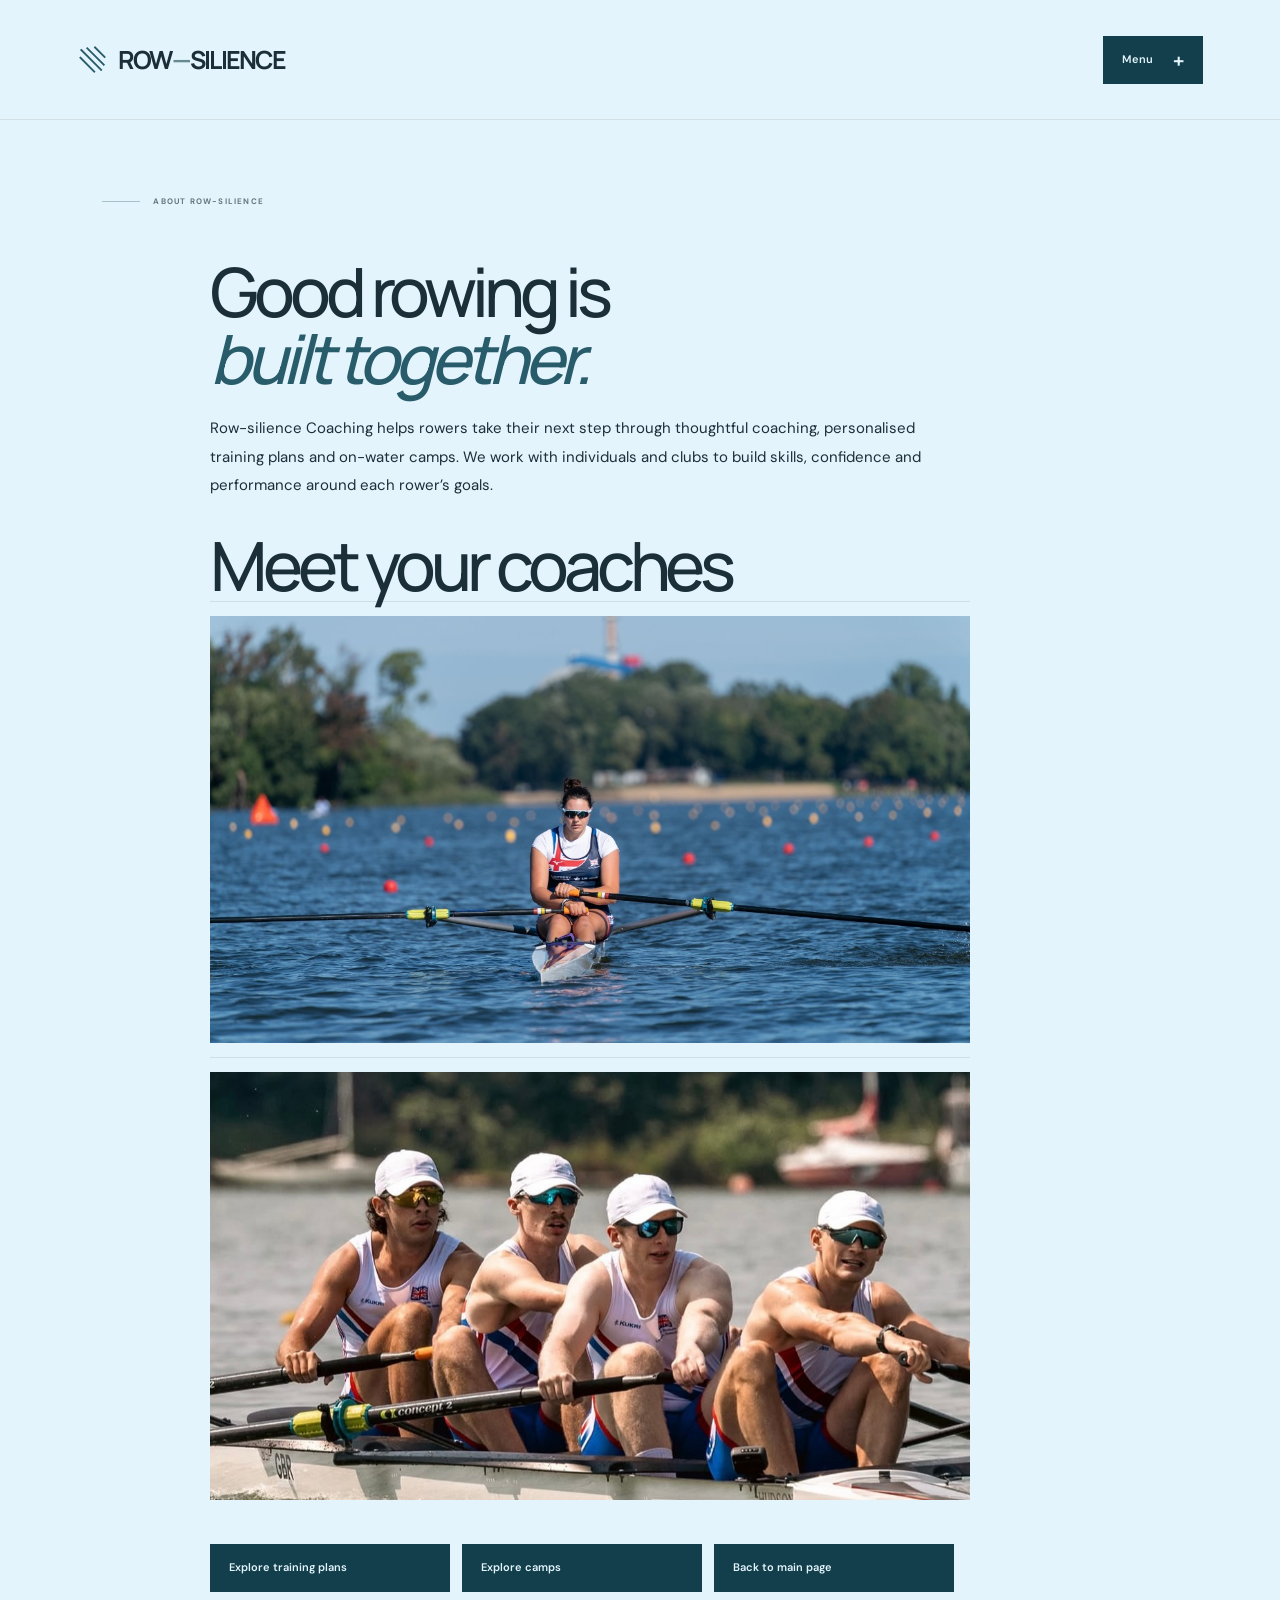
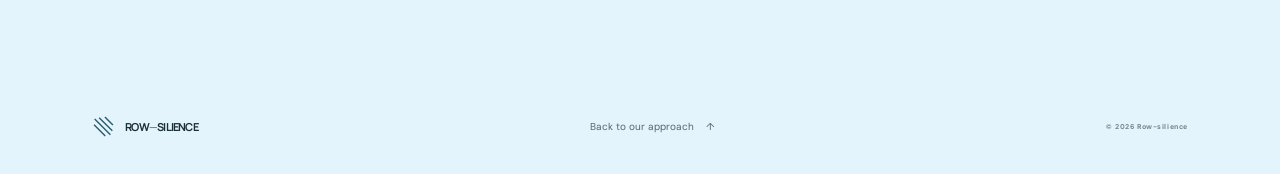
==== about-us.html @ ecda07b1 "Improve mobile coach tap support Detect touch devices alongside narrow viewports so coach bio toggle" ====
<!doctype html>
<html lang="en">
<head>
  <meta charset="utf-8">
  <meta name="viewport" content="width=device-width, initial-scale=1">
  <meta name="theme-color" content="#e4f4fc">
  <meta name="description" content="Meet the Row-silience Coaching team and learn about our approach to helping rowers take their next step.">
  <title>About Us | Row-silience Coaching</title>
  <link rel="preconnect" href="https://fonts.googleapis.com">
  <link rel="preconnect" href="https://fonts.gstatic.com" crossorigin>
  <link href="https://fonts.googleapis.com/css2?family=DM+Sans:wght@400;500;600;700&family=Manrope:wght@400;500;600;700;800&display=swap" rel="stylesheet">
  <link rel="stylesheet" href="main.css?v=20261103-mobile-coach-tap">
  <link rel="icon" href="favicon.ico" sizes="any">
</head>
<body class="about-page">
  <header class="site-header">
    <a class="wordmark" href="index.html#top" aria-label="Row-silience home">
      <span class="wordmark-mark" aria-hidden="true">
        <svg viewBox="0 0 36 36" fill="none">
          <path d="M5 7 28 30M12 5l19 19M4 16l16 16M21 4l11 11" stroke="currentColor" stroke-width="2.2" stroke-linecap="square"/>
        </svg>
      </span>
      <span>ROW<span class="wordmark-dash">—</span>SILIENCE</span>
    </a>
    <button class="menu-toggle" type="button" aria-expanded="false" aria-controls="primary-navigation">
      <span>Menu</span>
      <span class="menu-icon" aria-hidden="true">+</span>
    </button>
    <nav class="primary-navigation" id="primary-navigation" aria-label="Main navigation">
      <a href="index.html#approach">Our Approach</a>
      <a href="index.html#training-plans">Training Plans</a>
      <a href="index.html#camps">The Camps</a>
    </nav>
  </header>

  <main>
    <section class="coaching-section section-wrap about-section">
      <div class="section-kicker"><span class="kicker-line"></span><span>ABOUT ROW-SILIENCE</span></div>
      <div class="coaching-grid">
        <div class="coaching-copy">
          <h1>Good rowing is<br><em>built together.</em></h1>
          <p>Row-silience Coaching helps rowers take their next step through thoughtful coaching, personalised training plans and on-water camps. We work with individuals and clubs to build skills, confidence and performance around each rower’s goals.</p>
          <h2>Meet your coaches</h2>
          <ul class="feature-list founder-list">
            <li>
              <div class="coach-experience">
                <button class="coach-photo" type="button" aria-expanded="false" aria-controls="holly-experience" aria-label="Show Holly Dunford's rowing experience">
                  <img src="holly-single-scull.jpg" alt="Holly Dunford rowing a single scull">
                </button>
                <div class="coach-experience-copy" id="holly-experience">
                  <strong>Holly Dunford</strong>
                  <p>Holly began her rowing journey at the age of 12 at Molesey Boat Club before earning a scholarship to row at the University of Washington.</p>
                  <p>Alongside her collegiate career, Holly continued to represent Great Britain internationally, achieving significant success at Under-23 level with a gold and silver medal respectively.</p>
                  <p>Following her graduation, Holly returned to the UK to join the Great Britain Senior team. The pinnacle of her international career came at the Paris 2024 Olympic Games, where she won an Olympic bronze medal.</p>
                  <p>Since the Games, Holly has continued to compete at the highest level, adding victory at Henley Royal Regatta to her achievements while developing her coaching expertise and passion for athlete development.</p>
                </div>
              </div>
            </li>
            <li>
              <div class="aj-profile">
                <button class="coach-photo" type="button" aria-expanded="false" aria-controls="aj-experience" aria-label="Show AJ Coates's rowing experience">
                  <img src="AJ-FISU-2026.jpg" alt="Four British rowers competing on the water">
                </button>
                <div class="aj-profile-copy" id="aj-experience">
                  <strong>AJ Coates</strong>
                  <p>AJ began his rowing journey as a cox at St Peter’s School, York, aged 12, before transitioning to rowing himself. He continued his development at the University of York, where he served as Men’s Captain, taking responsibility for leading the programme, overseeing training plans, organising training camps and managing its day-to-day operations.</p>
                  <p>Following graduation, AJ joined Molesey Boat Club, where he continues to compete. During his time there, he has reached multiple Henley Royal Regatta semi-finals and most recently represented Great Britain at the FISU World University Championships, securing a silver medal.</p>
                  <p>Alongside his own competitive career, AJ is passionate about coaching and helping athletes develop their technical skills, physical performance and confidence on the water. He combines his racing experience with his leadership background to support athletes in achieving their goals.</p>
                </div>
              </div>
            </li>
          </ul>
          <div class="camp-details-actions">
            <a class="button" href="index.html#training-plans">Explore training plans</a>
            <a class="button" href="index.html#camps">Explore camps</a>
            <a class="button" href="index.html">Back to main page</a>
          </div>
        </div>
      </div>
    </section>
  </main>

  <footer class="site-footer">
    <a class="wordmark footer-wordmark" href="index.html#top">
      <span class="wordmark-mark" aria-hidden="true">
        <svg viewBox="0 0 36 36" fill="none">
          <path d="M5 7 28 30M12 5l19 19M4 16l16 16M21 4l11 11" stroke="currentColor" stroke-width="2.2" stroke-linecap="square"/>
        </svg>
      </span>
      <span>ROW<span class="wordmark-dash">—</span>SILIENCE</span>
    </a>
    <a class="back-to-top" href="index.html#approach">Back to our approach <span aria-hidden="true">↑</span></a>
    <span class="copyright">© <span id="year"></span> Row-silience</span>
  </footer>

  <script>
    const menuToggle = document.querySelector(".menu-toggle");
    const navigation = document.querySelector(".primary-navigation");

    menuToggle.addEventListener("click", () => {
      const isExpanded = menuToggle.getAttribute("aria-expanded") === "true";
      menuToggle.setAttribute("aria-expanded", String(!isExpanded));
      navigation.classList.toggle("is-open", !isExpanded);
    });

    navigation.addEventListener("click", (event) => {
      if (event.target.closest("a")) {
        menuToggle.setAttribute("aria-expanded", "false");
        navigation.classList.remove("is-open");
      }
    });

    const coachTapMedia = window.matchMedia("(max-width: 680px), (hover: none) and (pointer: coarse)");
    if (coachTapMedia.matches) {
      document.body.classList.add("has-coach-tap-reveal");
      document.querySelectorAll(".coach-photo").forEach((button) => {
        button.addEventListener("click", () => {
          const isExpanded = button.getAttribute("aria-expanded") === "true";
          button.setAttribute("aria-expanded", String(!isExpanded));
          button.closest(".coach-experience, .aj-profile").classList.toggle("is-visible", !isExpanded);
        });
      });
    }

    document.querySelector("#year").textContent = new Date().getFullYear();
  </script>
</body>
</html>
---- main.css ----
:root {
  color-scheme: light;
  --ink: #1b2f38;
  --deep-green: #123f4b;
  --forest: #285c6b;
  --moss: #668a91;
  --cream: #e4f4fc;
  --paper: #cfe7f3;
  --gold: #d2a95e;
  --muted: #66777d;
  --serif: Georgia, "Times New Roman", serif;
  --sans: "DM Sans", sans-serif;
  --display: "Manrope", sans-serif;
}

* {
  box-sizing: border-box;
}

html {
  scroll-behavior: smooth;
  scroll-padding-top: 88px;
}

body {
  margin: 0;
  background: var(--cream);
  color: var(--ink);
  font-family: var(--sans);
  font-size: 15px;
  -webkit-font-smoothing: antialiased;
}

a {
  color: inherit;
  text-decoration: none;
}

button,
a {
  -webkit-tap-highlight-color: transparent;
}

button:focus-visible,
a:focus-visible {
  outline: 2px solid var(--gold);
  outline-offset: 5px;
}

.sr-only {
  position: absolute;
  width: 1px;
  height: 1px;
  padding: 0;
  margin: -1px;
  overflow: hidden;
  clip: rect(0, 0, 0, 0);
  white-space: nowrap;
  border: 0;
}

.site-header {
  height: 120px;
  padding: 0 6%;
  display: flex;
  align-items: center;
  justify-content: space-between;
  background: var(--cream);
  position: relative;
  z-index: 5;
  border-bottom: 1px solid #d3e1e7;
}

.wordmark {
  display: inline-flex;
  align-items: center;
  gap: 10px;
  font: 700 25px var(--display);
  letter-spacing: -.07em;
}

.wordmark-mark {
  width: 31px;
  height: 31px;
  display: inline-flex;
  color: var(--forest);
}

.wordmark-mark svg {
  width: 100%;
  height: 100%;
}

.wordmark-dash {
  color: var(--moss);
}

.primary-navigation {
  position: absolute;
  top: 100%;
  right: 6%;
  display: none;
  align-items: center;
  gap: clamp(25px, 3.2vw, 44px);
  padding: 24px 30px;
  border: 1px solid #d3e1e7;
  background: var(--cream);
  box-shadow: 0 12px 24px rgba(27, 47, 56, .08);
  color: #52666b;
  font-size: 13px;
}

.primary-navigation.is-open {
  display: flex;
  flex-wrap: wrap;
  max-width: min(1000px, 88vw);
}

.menu-toggle {
  display: inline-flex;
  align-items: center;
  justify-content: space-between;
  gap: 20px;
  min-width: 104px;
  cursor: pointer;
}

.menu-icon {
  font-size: 20px;
  line-height: .8;
  transition: transform .2s ease;
}

.menu-toggle[aria-expanded="true"] .menu-icon {
  transform: rotate(45deg);
}

.primary-navigation a:not(.nav-cta):hover,
.back-to-top:hover {
  color: var(--forest);
}

.nav-cta {
  white-space: nowrap;
}

.hero {
  position: relative;
  isolation: isolate;
  display: flex;
  align-items: center;
  min-height: min(900px, calc(100svh - 120px));
  min-height: min(900px, calc(100vh - 120px));
  overflow: hidden;
  color: var(--deep-green);
  background-color: var(--cream);
}

.hero::before {
  position: absolute;
  z-index: 1;
  inset: 0;
  background: linear-gradient(rgba(228, 244, 252, .76), rgba(228, 244, 252, .76));
  content: "";
  pointer-events: none;
}

.hero-background,
.intro-background {
  position: absolute;
  z-index: 0;
  inset: 0;
  display: block;
  width: 100%;
  height: 100%;
  object-fit: cover;
  pointer-events: none;
}

.hero-background {
  object-position: center 52%;
}

.hero-content {
  position: relative;
  z-index: 2;
  width: min(1120px, 88%);
  margin: 0 auto;
  padding: 92px 0 100px;
}

.eyebrow,
.section-kicker,
.camp-card-top,
.photo-note,
.visual-index,
.availability-note,
.copyright {
  font-size: 9px;
  font-weight: 700;
  letter-spacing: .15em;
}

.hero-eyebrow {
  margin: 0 0 36px;
  color: var(--forest);
  font-size: 11px;
  font-weight: 700;
  letter-spacing: .19em;
}

.hero-eyebrow span {
  margin: 0 4px;
  color: var(--moss);
}

h1,
h2,
h3,
p {
  margin-top: 0;
}

.hero h1 {
  max-width: 1100px;
  margin-bottom: 44px;
  color: var(--deep-green);
  font: 400 clamp(70px, 10.4vw, 128px)/.98 var(--serif);
  letter-spacing: -.065em;
}

.camp-heading h2,
.intro h2,
.coaching-copy h1,
.coaching-copy h2,
.enquiry-content h2 {
  margin-bottom: 0;
  font: 500 clamp(58px, 8vw, 104px)/.98 var(--display);
  letter-spacing: -.075em;
}

.hero h1 em,
h2 em {
  color: var(--moss);
  font-family: var(--serif);
  font-weight: 400;
  letter-spacing: -.06em;
}

.hero h1 em {
  color: var(--deep-green);
}

.hero-copy {
  max-width: 760px;
  margin: 0 0 27px;
  color: var(--ink);
  font-size: clamp(15px, 1.5vw, 19px);
  line-height: 1.65;
}

.hero-support {
  max-width: 920px;
  margin: 0 0 31px;
  color: var(--deep-green);
  font-size: clamp(17px, 2.1vw, 22px);
  line-height: 1.7;
}

.hero-coaches {
  margin: -15px 0 25px;
  color: #334d54;
  font-size: 11px;
  line-height: 1.6;
}

.hero-actions {
  display: flex;
  flex-wrap: wrap;
  gap: 12px;
}

.button,
.nav-cta,
.primary-navigation.is-open a,
.menu-toggle {
  display: inline-flex;
  align-items: center;
  justify-content: space-between;
  gap: 20px;
  min-height: 48px;
  padding: 14px 18px;
  border: 1px solid var(--deep-green);
  background: var(--deep-green);
  color: var(--cream);
  font: 600 11px/1.2 var(--sans);
  text-decoration: none;
  cursor: pointer;
  transition: background .2s ease, color .2s ease, transform .2s ease;
}

.button,
.nav-cta,
.primary-navigation.is-open a {
  min-width: 192px;
}

.menu-toggle {
  min-width: 0;
  font-size: 11px;
}

.button:hover,
.nav-cta:hover,
.primary-navigation.is-open a:hover,
.menu-toggle:hover {
  background: var(--forest);
  color: var(--cream);
  transform: translateY(-2px);
}

.button {
  font-size: 11px;
  opacity: 1;
}

.hero-byline {
  margin: 42px 0 0;
  color: var(--deep-green);
  font-size: 13px;
}

.hero-byline span {
  margin: 0 6px;
  color: #a9c1ca;
}

.section-wrap {
  width: min(1160px, 84%);
  margin: 0 auto;
}

.intro {
  position: relative;
  isolation: isolate;
  padding-top: 105px;
  padding-bottom: 105px;
  background-color: var(--cream);
}

.intro::before {
  position: absolute;
  z-index: 1;
  inset: 0;
  background: rgba(228, 244, 252, .82);
  content: "";
  pointer-events: none;
}

.intro-background {
  object-position: center 52%;
}

.intro > .section-wrap {
  position: relative;
  z-index: 2;
}

.section-kicker {
  display: flex;
  align-items: center;
  gap: 13px;
  color: #66777d;
  font-size: 8px;
}

.section-kicker > span:first-child {
  color: var(--forest);
  font-family: var(--display);
}

.kicker-line {
  width: 38px;
  height: 1px;
  background: #a9c1ca;
}

.intro-grid {
  display: grid;
  grid-template-columns: 1.08fr .92fr;
  gap: 8%;
  align-items: center;
  padding-top: 49px;
}

.intro h2,
.coaching-copy h2 {
  color: var(--ink);
  font-size: clamp(48px, 6.1vw, 76px);
  line-height: 1.06;
}

.intro h2 em,
.coaching-copy h1 em,
.coaching-copy h2 em {
  color: var(--forest);
}

.intro-copy {
  max-width: 408px;
  padding-top: 6px;
}

.large-copy {
  margin-bottom: 14px;
  color: var(--ink);
  font: 500 18px/1.55 var(--display);
  letter-spacing: -.035em;
}

.intro-copy > p:not(.large-copy) {
  margin-bottom: 23px;
  color: #52666b;
  font-size: 14px;
  line-height: 1.9;
}

.text-link {
  display: inline-flex;
  gap: 16px;
  align-items: center;
  padding-bottom: 7px;
  border-bottom: 1px solid rgba(27, 47, 56, .38);
  font-size: 10px;
  font-weight: 600;
  transition: gap .2s ease;
}

.text-link:hover {
  gap: 22px;
}

.approach-links {
  display: flex;
  flex-wrap: nowrap;
  gap: 12px;
}

.approach-links .button {
  flex: 1 1 0;
  min-width: 0;
  gap: 8px;
  padding-right: 12px;
  padding-left: 12px;
}

.stats-row {
  display: grid;
  grid-template-columns: repeat(3, 1fr);
  margin-top: 78px;
  border-top: 1px solid #d3e1e7;
}

.stats-row > div {
  display: flex;
  align-items: flex-start;
  gap: 16px;
  padding: 20px 12px 0 0;
  color: #61747a;
  font-size: 10px;
  line-height: 1.7;
}

.camp-section {
  padding: 91px 0 88px;
  background: var(--deep-green);
  color: var(--cream);
}

.section-kicker-light {
  color: rgba(228, 244, 252, .72);
}

.section-kicker-light > span:first-child {
  color: var(--gold);
}

.section-kicker-light .kicker-line {
  background: rgba(228, 244, 252, .32);
}

.camp-heading {
  display: grid;
  grid-template-columns: minmax(0, 1fr) minmax(280px, .8fr);
  align-items: end;
  gap: 48px;
  margin: 43px 0 39px;
}

.camp-heading h2 {
  font-size: clamp(48px, 5.6vw, 72px);
}

.camp-heading h2 em {
  color: #d8bc83;
}

.camp-heading > p {
  max-width: 470px;
  margin: 0 0 8px;
  color: rgba(228, 244, 252, .92);
  font-size: 15px;
  line-height: 1.8;
}

.camp-grid {
  display: grid;
  grid-template-columns: minmax(0, 1fr);
  gap: 17px;
}

.camp-card {
  display: grid;
  grid-template-columns: minmax(0, 1.1fr) minmax(0, .9fr);
  min-width: 0;
  background: #1d4b56;
}

.camp-photo {
  display: flex;
  flex-direction: column;
  min-width: 0;
  margin: 0;
}

.camp-image {
  display: block;
  flex: 1;
  width: 100%;
  min-height: 310px;
  object-fit: cover;
  object-position: center;
}

.image-credit {
  padding: 9px 12px;
  color: rgba(228, 244, 252, .72);
  font-size: 8px;
  line-height: 1.5;
}

.image-credit a {
  text-decoration: underline;
  text-underline-offset: 2px;
}

.camp-image-crew {
  background-image: url("https://images.unsplash.com/photo-1500530855697-b586d89ba3ee?auto=format&fit=crop&w=900&q=80");
  background-position: center 60%;
}

.camp-image-racing {
  background-image: url("https://images.unsplash.com/photo-1500534314209-a25ddb2bd429?auto=format&fit=crop&w=900&q=80");
  background-position: center 54%;
}

.camp-card-body {
  display: flex;
  flex-direction: column;
  align-items: flex-start;
  justify-content: center;
  padding: 36px clamp(24px, 5vw, 56px);
}

.camp-card-top {
  display: flex;
  justify-content: space-between;
  color: rgba(228, 244, 252, .66);
  font-size: 7px;
}

.camp-card-top span:last-child {
  color: var(--gold);
  font-size: 13px;
}

.camp-card h3 {
  margin: 25px 0 12px;
  font: 500 clamp(25px, 3vw, 35px)/1.05 var(--display);
  letter-spacing: -.06em;
}

.camp-card-body > p {
  min-height: 0;
  margin-bottom: 25px;
  color: rgba(228, 244, 252, .92);
  font-size: 15px;
  line-height: 1.85;
}

.camp-card-body > .camp-dates {
  margin: 0 0 8px;
  color: var(--gold);
  font-weight: 600;
}

.camp-card-body > .camp-price {
  margin: 0 0 16px;
  color: var(--gold);
  font-weight: 700;
}

.coaching-copy > .camp-price {
  color: var(--deep-green);
  font-size: 18px;
  font-weight: 700;
}

.camp-note {
  margin: 23px 0 0;
  color: rgba(228, 244, 252, .64);
  font-size: 10px;
}

.coaching-section {
  padding-top: 105px;
  padding-bottom: 112px;
}

.camp-details-section {
  padding-top: clamp(52px, 6vw, 82px);
  padding-bottom: 56px;
}

.camp-details-section .coaching-grid {
  grid-template-columns: minmax(0, 1.1fr) minmax(300px, .9fr);
  gap: clamp(30px, 4vw, 56px);
  padding-top: clamp(32px, 4vw, 48px);
}

.camp-details-copy h1 {
  font-size: clamp(44px, 5.2vw, 72px);
}

.camp-details-copy > p {
  max-width: 640px;
  margin: 18px 0 22px;
  line-height: 1.7;
}

.camp-details-copy > .camp-price {
  margin: 12px 0 26px;
}

.camp-details-section .feature-list li {
  padding: 18px 0;
}

.camp-details-section .camp-inclusions {
  margin-top: 26px;
}

.training-section {
  position: relative;
  isolation: isolate;
  padding: 78px 0 86px;
  background-color: var(--paper);
}

.training-section::before {
  position: absolute;
  z-index: 1;
  inset: 0;
  background: rgba(207, 231, 243, .92);
  content: "";
  pointer-events: none;
}

.training-background {
  position: absolute;
  z-index: 0;
  inset: 0;
  display: block;
  width: 100%;
  height: 100%;
  object-fit: cover;
  object-position: center 54%;
  pointer-events: none;
}

.training-section > .section-wrap {
  position: relative;
  z-index: 2;
}

.training-grid {
  display: grid;
  grid-template-columns: 1fr .8fr;
  gap: 9%;
  align-items: center;
  padding-top: 42px;
}

.training-heading h2 {
  margin: 0;
  color: var(--ink);
  font: 500 clamp(43px, 5.2vw, 65px)/1.04 var(--display);
  letter-spacing: -.07em;
}

.training-heading h2 em {
  color: var(--forest);
  font-family: var(--serif);
  font-weight: 400;
}

.training-copy {
  max-width: 430px;
}

.training-copy p {
  margin: 0 0 14px;
  color: #52666b;
  font-size: 14px;
  line-height: 1.85;
}

.training-cta {
  margin-top: 8px;
}

.training-actions {
  display: flex;
  flex-wrap: wrap;
  align-items: center;
  gap: 20px;
}

.plans-page {
  min-height: calc(100vh - 214px);
  padding: 76px 0 96px;
}

.plans-intro {
  max-width: 700px;
  margin: 40px 0 46px;
}

.plans-intro h1 {
  margin-bottom: 20px;
  color: var(--ink);
  font: 500 clamp(48px, 7vw, 82px)/1.02 var(--display);
  letter-spacing: -.075em;
}

.plans-intro h1 em {
  color: var(--forest);
  font-family: var(--serif);
  font-weight: 400;
}

.plans-intro > p {
  max-width: 580px;
  color: var(--ink);
  font-size: 15px;
  line-height: 1.8;
}

.plan-options {
  display: grid;
  grid-template-columns: repeat(2, minmax(0, 1fr));
  gap: 20px;
}

.plan-card {
  display: grid;
  grid-template-rows: auto auto 1fr auto auto;
  align-items: flex-start;
  min-height: 300px;
  padding: clamp(26px, 4vw, 44px);
  background: var(--paper);
}

.plan-card > p:first-child {
  margin-bottom: 24px;
  color: var(--forest);
  font-size: 9px;
  font-weight: 700;
  letter-spacing: .15em;
}

.plan-card h2 {
  margin-bottom: 14px;
  color: var(--ink);
  font: 500 clamp(28px, 3.4vw, 40px)/1.1 var(--display);
  letter-spacing: -.06em;
}

.plan-card > p:not(:first-child) {
  max-width: 460px;
  margin-bottom: 28px;
  color: var(--ink);
  font-size: 15px;
  line-height: 1.8;
}

.plan-card > .plan-price {
  margin-bottom: 16px;
}

.plan-card .button {
  width: 100%;
}

.available-plans-table {
  width: 100%;
  border-collapse: collapse;
  background: var(--paper);
  color: var(--ink);
  font-size: 15px;
  text-align: left;
}

.available-plans-table th,
.available-plans-table td {
  padding: 18px 22px;
  border-bottom: 1px solid #cfdee5;
}

.available-plans-table th {
  color: var(--deep-green);
  font-size: 11px;
  font-weight: 700;
  letter-spacing: .08em;
  text-transform: uppercase;
}

.available-plan-link {
  display: flex;
  min-height: 44px;
  align-items: center;
  color: var(--deep-green);
  font-weight: 600;
  text-decoration: underline;
  text-underline-offset: .2em;
}

.available-plan-link:hover {
  color: var(--forest);
}

.available-plans-table td:last-child {
  white-space: nowrap;
}

.available-plans-table tbody tr:last-child td {
  border-bottom: 0;
}

.training-points {
  display: grid;
  grid-template-columns: repeat(3, 1fr);
  margin-top: 48px;
  padding: 0;
  border-top: 1px solid #cfdee5;
  counter-reset: training-step;
}

.training-points > li {
  counter-increment: training-step;
  padding: 17px 12px 0 0;
  list-style: none;
}

.training-points > li::before {
  display: block;
  margin-bottom: 8px;
  color: var(--forest);
  content: "0" counter(training-step);
  font-size: 10px;
  font-weight: 700;
  letter-spacing: .12em;
}

.training-points p {
  margin: 0;
  color: #29444c;
  font-size: 10px;
  font-weight: 600;
}

.coaching-grid {
  display: grid;
  grid-template-columns: 1.15fr .85fr;
  gap: 8%;
  align-items: start;
  padding-top: 52px;
}

.coaching-copy h1,
.coaching-copy h2 {
  font-size: clamp(44px, 5.4vw, 68px);
}

.about-section {
  padding-top: 76px;
  padding-bottom: 88px;
}

.about-section .coaching-grid {
  grid-template-columns: minmax(0, 1fr);
  max-width: 860px;
  margin: 0 auto;
  gap: 0;
}

.about-section .coaching-copy > p {
  max-width: 720px;
}

.about-section .founder-list {
  max-width: 760px;
}

.about-section .founder-profile {
  grid-template-columns: minmax(0, 1fr) clamp(96px, 30vw, 150px);
  gap: 22px;
}

.about-section .founder-profile img {
  width: 100%;
  height: auto;
  aspect-ratio: 3 / 4;
}

.about-section .coach-experience {
  position: relative;
  display: grid;
  isolation: isolate;
  outline-offset: 4px;
}

.about-section .coach-photo {
  display: block;
  width: 100%;
  padding: 0;
  border: 0;
  background: transparent;
  cursor: pointer;
}

.about-section .coach-photo > img {
  display: block;
  width: 100%;
  aspect-ratio: 16 / 9;
  object-fit: cover;
}

.about-section .coach-experience-copy {
  display: flex;
  flex-direction: column;
  justify-content: center;
  padding: 18px 0 0;
  transition: opacity .2s ease;
}

.about-section .coach-experience-copy strong {
  display: block;
  margin-bottom: 12px;
  font: 600 18px/1.3 var(--display);
}

.about-section .coach-experience-copy p + p {
  margin-top: 10px;
}

.about-section .aj-profile {
  position: relative;
  display: grid;
  isolation: isolate;
  outline-offset: 4px;
}

.about-section .aj-profile-copy {
  display: flex;
  flex-direction: column;
  justify-content: center;
  padding: 18px 0 0;
  transition: opacity .2s ease;
}

.about-section .aj-profile-copy strong {
  display: block;
  margin-bottom: 12px;
  font: 600 18px/1.3 var(--display);
}

.about-section .aj-profile-copy p + p {
  margin-top: 10px;
}

@media (hover: hover) and (min-width: 681px) {
  .about-section .coach-experience-copy,
  .about-section .aj-profile-copy {
    position: absolute;
    inset: 0;
    overflow: auto;
    padding: clamp(18px, 3vw, 30px);
    background: rgba(228, 244, 252, .96);
    opacity: 0;
  }

  .about-section .coach-experience:hover .coach-experience-copy,
  .about-section .coach-experience:focus-within .coach-experience-copy,
  .about-section .aj-profile:hover .aj-profile-copy,
  .about-section .aj-profile:focus-within .aj-profile-copy {
    opacity: 1;
  }
}

@media (max-width: 680px), (hover: none) and (pointer: coarse) {
  .about-page.has-coach-tap-reveal .coach-experience-copy,
  .about-page.has-coach-tap-reveal .aj-profile-copy {
    display: none;
  }

  .about-page.has-coach-tap-reveal .coach-experience.is-visible .coach-experience-copy,
  .about-page.has-coach-tap-reveal .aj-profile.is-visible .aj-profile-copy {
    display: flex;
  }
}

.about-section .camp-details-actions .button {
  flex: 0 1 240px;
}

.coaching-section > .button {
  margin-top: 30px;
}

.camp-details-actions {
  display: flex;
  flex-wrap: wrap;
  gap: 12px;
  margin-top: 30px;
}

.camp-details-actions .button {
  margin-top: 0;
}

.camp-details-page {
  padding-bottom: calc(80px + env(safe-area-inset-bottom));
}

.sticky-book-bar {
  position: fixed;
  z-index: 10;
  right: 0;
  bottom: 0;
  left: 0;
  display: flex;
  justify-content: center;
  padding: 12px 5% calc(12px + env(safe-area-inset-bottom));
  border-top: 1px solid #c5dbe5;
  background: rgba(228, 244, 252, .98);
  box-shadow: 0 -6px 18px rgba(27, 47, 56, .08);
}

.sticky-book-bar .button {
  width: min(100%, 360px);
}

.coaching-copy > p {
  max-width: 415px;
  margin: 23px 0 29px;
  color: var(--ink);
  font-size: 15px;
  line-height: 1.9;
}

.feature-list {
  padding: 0;
  margin: 0;
  list-style: none;
}

.feature-list li {
  display: grid;
  grid-template-columns: 34px 1fr;
  gap: 12px;
  padding: 14px 0;
  border-top: 1px solid #cfdee5;
}

.founder-list li {
  grid-template-columns: minmax(0, 1fr);
}

.feature-list li > span {
  padding-top: 1px;
  color: var(--moss);
  font-size: 9px;
  font-weight: 700;
}

.founder-profile {
  display: grid;
  grid-template-columns: minmax(0, 1fr) 72px;
  gap: 16px;
  align-items: start;
}

.founder-profile img {
  display: block;
  width: 72px;
  height: 88px;
  object-fit: cover;
  object-position: center 32%;
}

.founder-profile p + p {
  margin-top: 10px;
}

.feature-list strong {
  display: block;
  margin-bottom: 5px;
  font: 600 12px var(--display);
}

.feature-list p {
  margin: 0;
  color: var(--ink);
  font-size: 15px;
  line-height: 1.65;
}

.camp-inclusions {
  margin-top: 30px;
}

.camp-inclusions h2 {
  margin: 0 0 14px;
  color: var(--deep-green);
  font: 600 18px/1.3 var(--display);
}

.camp-inclusions ul {
  display: grid;
  gap: 12px;
  padding: 0;
  margin: 0;
  color: var(--ink);
  font-size: 15px;
  line-height: 1.65;
  list-style: none;
}

.camp-inclusions li {
  padding-top: 12px;
  border-top: 1px solid #cfdee5;
}

.camp-inclusions strong {
  color: var(--ink);
}

.schedule-session + .schedule-session {
  margin-top: 12px;
}

.coach-panel {
  margin-top: 12px;
  padding: 32px;
  border: 1px solid #cfdee5;
  background: rgba(207, 231, 243, .9);
}

.coach-eyebrow {
  margin-bottom: 20px;
  color: var(--muted);
  font-size: 8px;
  font-weight: 700;
  letter-spacing: .15em;
}

.coach-panel h3 {
  margin: 0 0 29px;
  color: var(--ink);
  font: 500 clamp(32px, 3.7vw, 46px)/1.05 var(--display);
  letter-spacing: -.06em;
}

.coach-panel h3 em {
  color: var(--forest);
  font-family: var(--serif);
  font-weight: 400;
}

.coach-list {
  border-top: 1px solid #cfdee5;
}

.coach-entry {
  display: flex;
  align-items: flex-start;
  gap: 18px;
  padding: 17px 0;
  border-bottom: 1px solid #cfdee5;
}

.coach-details {
  min-width: 0;
}

.coach-details strong {
  display: block;
  margin: 0 0 8px;
  color: var(--ink);
  font: 600 15px var(--display);
  letter-spacing: -.025em;
}

.coach-details p,
.coach-entry > p {
  margin: 0;
  color: var(--ink);
  font-size: 15px;
  line-height: 1.75;
}

.coaching-visual {
  position: relative;
  min-height: 512px;
  padding: 0 0 35px 35px;
}

.coaching-photo {
  width: 100%;
  height: 477px;
  background-image: url("https://images.unsplash.com/photo-1518837695005-2083093ee35b?auto=format&fit=crop&w=1200&q=85");
  background-size: cover;
  background-position: center;
}

.coaching-visual::before {
  position: absolute;
  top: 23px;
  right: 23px;
  bottom: 12px;
  left: 12px;
  z-index: -1;
  border: 1px solid #a9c1ca;
  content: "";
}

.photo-note {
  position: absolute;
  right: -26px;
  bottom: 91px;
  display: grid;
  gap: 6px;
  padding: 14px 17px;
  background: var(--cream);
  color: var(--forest);
  font-size: 7px;
}

.visual-index {
  position: absolute;
  bottom: 9px;
  left: 36px;
  color: var(--muted);
  font-size: 8px;
}

.enquiry-section {
  overflow: hidden;
  background: var(--forest);
  color: var(--cream);
}

.enquiry-inner {
  position: relative;
  min-height: 424px;
  padding-top: 64px;
  padding-bottom: 70px;
}

.enquiry-content {
  position: relative;
  z-index: 1;
  max-width: 605px;
  padding-top: 38px;
}

.enquiry-content .eyebrow {
  margin-bottom: 19px;
  color: rgba(228, 244, 252, .72);
  font-size: 8px;
}

.enquiry-content h2 {
  font-size: clamp(47px, 6.3vw, 76px);
}

.enquiry-content h2 em {
  color: #d8bc83;
}

.enquiry-content > p:not(.eyebrow):not(.availability-note) {
  max-width: 380px;
  margin: 19px 0 23px;
  color: rgba(228, 244, 252, .78);
  font-size: 11px;
  line-height: 1.8;
}

.availability-note {
  margin: 14px 0 0;
  color: rgba(228, 244, 252, .62);
  font-size: 8px;
  font-weight: 400;
  letter-spacing: .06em;
}

.enquiry-mark {
  position: absolute;
  top: 40px;
  right: -28px;
  color: rgba(228, 244, 252, .08);
  font: 800 clamp(130px, 24vw, 310px)/1 var(--display);
  letter-spacing: -.13em;
}

.enquiry-mark span {
  color: rgba(216, 188, 131, .2);
}

.site-footer {
  display: flex;
  align-items: center;
  justify-content: space-between;
  min-height: 94px;
  padding: 22px 7.2%;
  background: var(--cream);
}

.footer-wordmark {
  font-size: 11px;
}

.footer-wordmark .wordmark-mark {
  width: 23px;
  height: 23px;
}

.site-footer > p {
  margin: 0;
  color: #66777d;
  font-size: 10px;
}

.back-to-top {
  color: #52666b;
  font-size: 10px;
}

.back-to-top span {
  margin-left: 9px;
}

.copyright {
  color: #71838a;
  font-size: 7px;
  letter-spacing: .08em;
}

@media (min-width: 1500px) {
  .hero-content {
    margin-left: max(12%, calc((100vw - 1160px) / 2));
  }
}

@media (max-width: 900px) {
  .site-header {
    padding: 0 5%;
  }

  .section-wrap {
    width: 88%;
  }

  .hero-content {
    margin-left: 8%;
  }

  .camp-grid {
    gap: 12px;
  }

  .camp-card-body {
    padding-right: 17px;
    padding-left: 17px;
  }

  .coaching-grid {
    gap: 6%;
  }

  .coaching-visual {
    min-height: 440px;
  }

  .coaching-photo {
    height: 405px;
  }

  .site-footer {
    padding-right: 5%;
    padding-left: 5%;
  }
}

@media (max-width: 820px) {
  .camp-card {
    grid-template-columns: 1fr;
  }

  .coaching-grid {
    grid-template-columns: 1fr;
    gap: 35px;
  }

  .coach-panel {
    margin-top: 0;
  }

  .camp-photo {
    height: clamp(210px, 42vw, 285px);
  }

  .camp-image {
    min-height: 0;
  }
}

@media (max-width: 960px) {
  .camp-details-section .coaching-grid {
    grid-template-columns: minmax(0, 1fr);
    gap: 30px;
  }

  .camp-details-section .coach-panel {
    max-width: 680px;
  }
}

@media (max-width: 680px) {
  html {
    scroll-padding-top: 70px;
  }

  .site-header {
    height: 70px;
  }

  .site-header .wordmark {
    gap: 7px;
    font-size: clamp(16px, 5vw, 20px);
    white-space: nowrap;
  }

  .site-header .wordmark-mark {
    flex: 0 0 24px;
    width: 24px;
    height: 24px;
  }

  .primary-navigation {
    position: absolute;
    top: 70px;
    right: 0;
    left: 0;
    display: none;
    align-items: stretch;
    gap: 0;
    padding: 8px 5% 18px;
    background: var(--cream);
    box-shadow: 0 10px 15px rgba(27, 47, 56, .08);
  }

  .primary-navigation.is-open {
    display: flex;
    flex-direction: column;
    gap: 8px;
  }

  .primary-navigation.is-open a {
    width: 100%;
    min-width: 0;
  }

  .nav-cta {
    align-self: stretch;
  }

  .hero {
    min-height: auto;
    align-items: center;
  }

  .hero::before {
    background: linear-gradient(90deg, rgba(228, 244, 252, .62), rgba(228, 244, 252, .56));
  }

  .intro::before {
    background: rgba(228, 244, 252, .72);
  }

  .training-section::before {
    background: rgba(207, 231, 243, .92);
  }

  .hero-background {
    object-position: 56% center;
  }

  .intro-background {
    object-position: center center;
  }

  .hero-background,
  .intro-background,
  .training-background {
    display: block;
    -webkit-transform: translateZ(0);
    transform: translateZ(0);
  }

  .hero-content {
    width: 84%;
    margin: 0 8%;
    padding: 75px 0 80px;
  }

  .hero h1 {
    font-size: clamp(52px, 12vw, 78px);
    line-height: 1.02;
    margin-bottom: 34px;
  }

  .hero-eyebrow {
    margin-bottom: 27px;
    font-size: 9px;
  }

  .hero-copy {
    max-width: 420px;
    font-size: 15px;
  }

  .hero-byline {
    margin-top: 31px;
    font-size: 11px;
  }

  .section-wrap {
    width: 84%;
  }

  .intro {
    padding-top: 73px;
    padding-bottom: 74px;
  }

  .intro-grid,
  .coaching-grid {
    grid-template-columns: 1fr;
    gap: 26px;
    padding-top: 36px;
  }

  .training-section {
    padding: 68px 0 70px;
  }

  .training-grid {
    grid-template-columns: 1fr;
    gap: 20px;
    padding-top: 36px;
  }

  .plans-page {
    padding: 58px 0 72px;
  }

  .plans-intro {
    margin: 32px 0;
  }

  .plans-intro > p {
    font-size: 15px;
  }

  .plans-intro h1 {
    font-size: clamp(42px, 12vw, 48px);
  }

  .available-plans-table {
    font-size: 14px;
  }

  .available-plans-table th,
  .available-plans-table td {
    padding: 14px 10px;
  }

  .available-plans-table th {
    font-size: 9px;
  }

  .plan-options {
    grid-template-columns: 1fr;
    gap: 14px;
  }

  .plan-card {
    min-height: 0;
    padding: 27px 24px;
  }

  .plan-card .button {
    min-height: 56px;
  }

  .training-heading h2 {
    font-size: clamp(45px, 11vw, 64px);
  }

  .training-points {
    grid-template-columns: 1fr;
    margin-top: 31px;
  }

  .training-points > li {
    padding: 13px 0;
    border-bottom: 1px solid #cfdee5;
  }

  .intro h2,
  .coaching-copy h2 {
    font-size: clamp(42px, 12vw, 49px);
  }

  .coaching-copy h1 {
    font-size: clamp(40px, 12vw, 49px);
  }

  .large-copy {
    font-size: 16px;
  }

  .stats-row {
    gap: 15px;
    margin-top: 47px;
  }

  .stats-row > div {
    display: block;
    padding-top: 14px;
    font-size: 9px;
  }

  .camp-section {
    padding: 73px 0 66px;
  }

  .camp-heading {
    grid-template-columns: 1fr;
    gap: 0;
    margin: 37px 0 28px;
  }

  .camp-heading h2 {
    font-size: clamp(46px, 13vw, 55px);
  }

  .camp-heading > p {
    margin: 18px 0 0;
  }

  .camp-grid {
    grid-template-columns: 1fr;
    gap: 15px;
  }

  .camp-photo {
    height: clamp(210px, 62vw, 285px);
  }

  .camp-card-body {
    padding: 22px 21px 25px;
  }

  .camp-card h3 {
    font-size: 34px;
  }

  .camp-card-top {
    font-size: 8px;
  }

  .camp-card-body > p {
    min-height: 0;
  }

  .coaching-section {
    padding-top: 74px;
    padding-bottom: 76px;
  }

  .camp-details-section {
    padding-top: 42px;
    padding-bottom: 38px;
  }

  .camp-details-section .coaching-grid {
    gap: 24px;
    padding-top: 26px;
  }

  .camp-details-copy h1 {
    font-size: clamp(38px, 10.5vw, 48px);
  }

  .camp-details-copy > p {
    margin: 16px 0 20px;
    font-size: 15px;
  }

  .camp-details-copy > .camp-price {
    margin: 8px 0 22px;
    font-size: 18px;
  }

  .camp-details-section .feature-list li {
    padding: 15px 0;
  }

  .camp-details-section .coach-panel {
    padding: 22px;
  }

  .camp-details-section .camp-details-actions {
    margin-top: 22px;
  }

  .about-section {
    padding-top: 52px;
    padding-bottom: 58px;
  }

  .about-section .coaching-grid {
    padding-top: 30px;
  }

  .about-section .founder-profile {
    display: flex;
    flex-direction: column;
    gap: 14px;
  }

  .about-section .founder-profile img {
    order: -1;
    align-self: center;
    width: min(50%, 160px);
    height: auto;
    aspect-ratio: 3 / 4;
  }

  .about-section .founder-profile strong,
  .about-section .founder-list > li > div > strong {
    font-size: 15px;
  }

  .about-section .founder-list li {
    padding: 18px 0;
  }

  .about-section .coaching-copy > h2 {
    margin-top: 40px;
    font-size: clamp(38px, 10vw, 46px);
  }

  .about-section .camp-details-actions {
    display: grid;
    grid-template-columns: 1fr;
    gap: 10px;
    margin-top: 22px;
  }

  .about-section .camp-details-actions .button {
    width: 100%;
    min-height: 48px;
  }

  .coaching-grid {
    gap: 35px;
  }

  .coach-panel {
    margin-top: 0;
    padding: 25px;
  }

  .coaching-copy > p {
    margin-top: 17px;
  }

  .coaching-visual {
    min-height: auto;
    margin-left: 6px;
    padding: 0 0 27px 20px;
  }

  .coaching-photo {
    height: 330px;
  }

  .coaching-visual::before {
    top: 15px;
    right: 17px;
    bottom: 9px;
    left: 7px;
  }

  .photo-note {
    right: -12px;
    bottom: 68px;
    padding: 11px 12px;
    font-size: 6px;
  }

  .visual-index {
    bottom: 3px;
    left: 21px;
  }

  .enquiry-inner {
    min-height: 400px;
    padding-top: 53px;
    padding-bottom: 58px;
  }

  .enquiry-content {
    padding-top: 41px;
  }

  .enquiry-content h2 {
    font-size: clamp(43px, 11vw, 65px);
  }

  .enquiry-mark {
    top: 136px;
    right: -23px;
    font-size: 145px;
  }

  .site-footer {
    display: grid;
    grid-template-columns: 1fr auto;
    gap: 13px;
    min-height: 112px;
    padding: 20px 8%;
  }

  .site-footer > p {
    grid-column: 1;
    grid-row: 2;
    font-size: 9px;
  }

  .back-to-top {
    grid-column: 2;
    grid-row: 1;
    align-self: center;
  }

  .copyright {
    grid-column: 2;
    grid-row: 2;
    font-size: 8px;
    text-align: right;
  }
}

@media (min-width: 681px) and (max-width: 1600px) and (max-height: 800px) {
  .hero-content {
    padding-top: 52px;
    padding-bottom: 56px;
  }

  .hero-eyebrow {
    margin-bottom: 24px;
  }

  .hero h1 {
    margin-bottom: 22px;
    font-size: clamp(68px, 8.5vw, 94px);
  }
}

@media (prefers-reduced-motion: reduce) {
  *,
  *::before,
  *::after {
    scroll-behavior: auto !important;
    animation-duration: .01ms !important;
    animation-iteration-count: 1 !important;
    transition-duration: .01ms !important;
  }
}
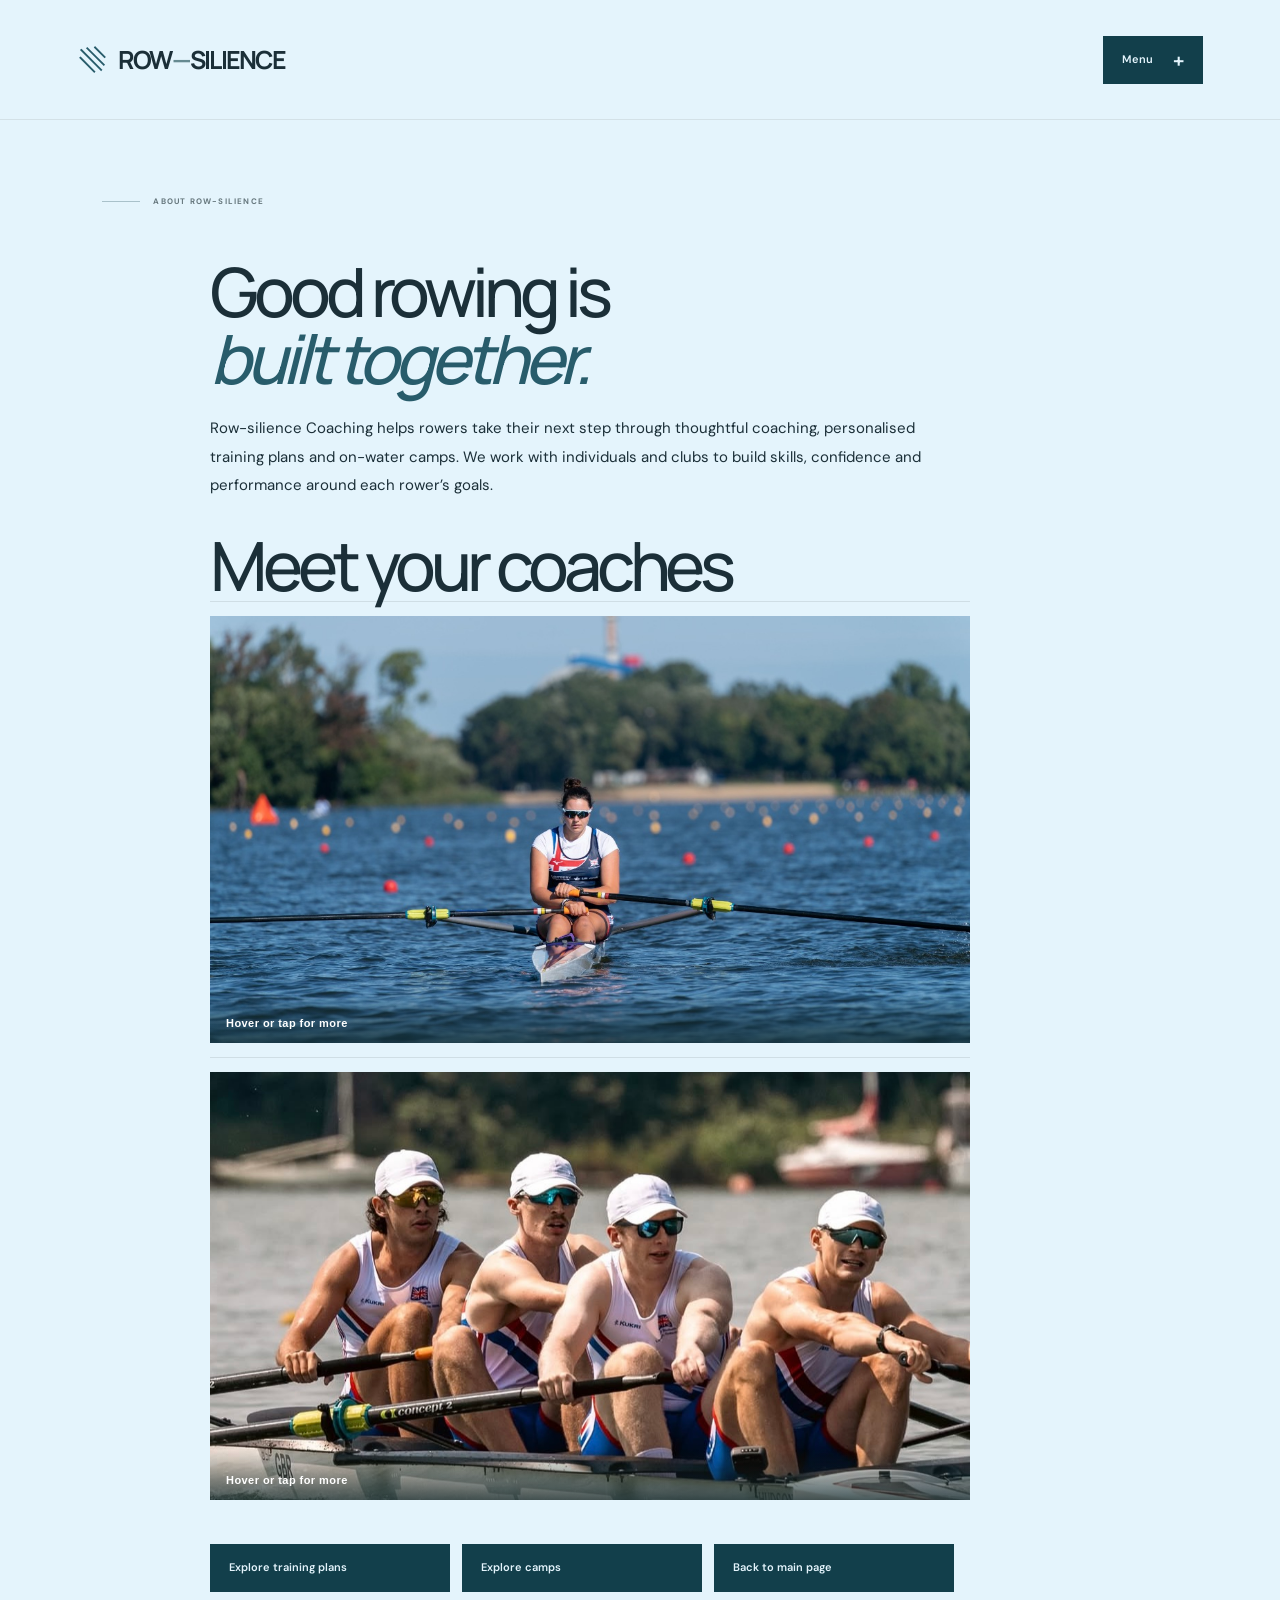
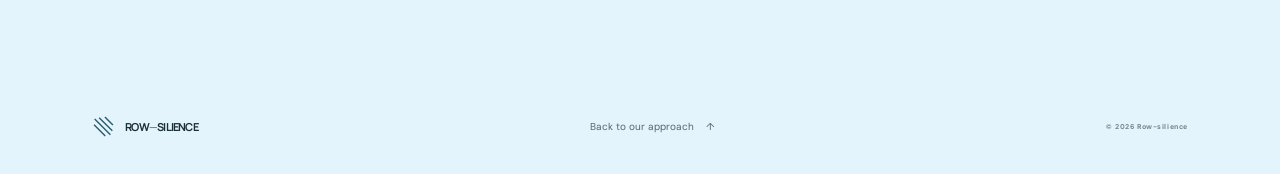
==== commit 92a857e4: "Update Row-silience website content Co-authored-by: Copilot <223556219+Copilot@users.noreply.github." ====
--- a/about-us.html
+++ b/about-us.html
@@ -9,7 +9,7 @@
   <link rel="preconnect" href="https://fonts.googleapis.com">
   <link rel="preconnect" href="https://fonts.gstatic.com" crossorigin>
   <link href="https://fonts.googleapis.com/css2?family=DM+Sans:wght@400;500;600;700&family=Manrope:wght@400;500;600;700;800&display=swap" rel="stylesheet">
-  <link rel="stylesheet" href="main.css?v=20261103-mobile-coach-tap">
+  <link rel="stylesheet" href="main.css?v=20261104-camp-layout">
   <link rel="icon" href="favicon.ico" sizes="any">
 </head>
 <body class="about-page">
@@ -27,7 +27,8 @@
       <span class="menu-icon" aria-hidden="true">+</span>
     </button>
     <nav class="primary-navigation" id="primary-navigation" aria-label="Main navigation">
-      <a href="index.html#approach">Our Approach</a>
+      <a href="index.html#top">Main Page</a>
+      <a href="about-us.html" aria-current="page">About Us</a>
       <a href="index.html#training-plans">Training Plans</a>
       <a href="index.html#camps">The Camps</a>
     </nav>
@@ -46,6 +47,7 @@
               <div class="coach-experience">
                 <button class="coach-photo" type="button" aria-expanded="false" aria-controls="holly-experience" aria-label="Show Holly Dunford's rowing experience">
                   <img src="holly-single-scull.jpg" alt="Holly Dunford rowing a single scull">
+                  <span class="coach-photo-hint">Hover or tap for more</span>
                 </button>
                 <div class="coach-experience-copy" id="holly-experience">
                   <strong>Holly Dunford</strong>
@@ -60,6 +62,7 @@
               <div class="aj-profile">
                 <button class="coach-photo" type="button" aria-expanded="false" aria-controls="aj-experience" aria-label="Show AJ Coates's rowing experience">
                   <img src="AJ-FISU-2026.jpg" alt="Four British rowers competing on the water">
+                  <span class="coach-photo-hint">Hover or tap for more</span>
                 </button>
                 <div class="aj-profile-copy" id="aj-experience">
                   <strong>AJ Coates</strong>
--- a/main.css
+++ b/main.css
@@ -225,7 +225,7 @@
   max-width: 1100px;
   margin-bottom: 44px;
   color: var(--deep-green);
-  font: 400 clamp(70px, 10.4vw, 128px)/.98 var(--serif);
+  font: 400 clamp(48px, 6vw, 76px)/.98 var(--serif);
   letter-spacing: -.065em;
 }
 
@@ -695,8 +695,8 @@
 
 .training-grid {
   display: grid;
-  grid-template-columns: 1fr .8fr;
-  gap: 9%;
+  grid-template-columns: 1.08fr .92fr;
+  gap: 8%;
   align-items: center;
   padding-top: 42px;
 }
@@ -736,6 +736,27 @@
   gap: 20px;
 }
 
+.why-row-silience-heading {
+  margin: 38px 0 0;
+  color: var(--ink);
+  font: 500 clamp(30px, 4vw, 42px)/1.1 var(--display);
+  letter-spacing: -.06em;
+}
+
+.hero-why .training-points {
+  margin-top: 20px;
+  border-color: rgba(41, 68, 76, .35);
+}
+
+.hero-why .training-points > li {
+  padding-top: 12px;
+}
+
+.hero-why .training-points > li > strong,
+.hero-why .training-points p {
+  color: var(--deep-green);
+}
+
 .plans-page {
   min-height: calc(100vh - 214px);
   padding: 76px 0 96px;
@@ -772,10 +793,16 @@
   gap: 20px;
 }
 
+.plans-home-action {
+  display: flex;
+  justify-content: center;
+  margin-top: 30px;
+}
+
 .plan-card {
-  display: grid;
-  grid-template-rows: auto auto 1fr auto auto;
-  align-items: flex-start;
+  display: flex;
+  flex-direction: column;
+  align-items: stretch;
   min-height: 300px;
   padding: clamp(26px, 4vw, 44px);
   background: var(--paper);
@@ -796,15 +823,45 @@
   letter-spacing: -.06em;
 }
 
+.plan-card h3 {
+  margin-bottom: 14px;
+  color: var(--forest);
+  font: 600 17px/1.4 var(--display);
+}
+
 .plan-card > p:not(:first-child) {
-  max-width: 460px;
-  margin-bottom: 28px;
+  max-width: 520px;
+  margin-bottom: 18px;
   color: var(--ink);
   font-size: 15px;
   line-height: 1.8;
 }
 
+.plan-card .plan-benefits {
+  display: grid;
+  gap: 9px;
+  margin: 0 0 24px;
+  padding: 0;
+  color: #52666b;
+  font-size: 14px;
+  line-height: 1.65;
+  list-style: none;
+}
+
+.plan-card .plan-benefits li {
+  position: relative;
+  padding-left: 20px;
+}
+
+.plan-card .plan-benefits li::before {
+  position: absolute;
+  left: 0;
+  color: var(--forest);
+  content: "—";
+}
+
 .plan-card > .plan-price {
+  margin-top: auto;
   margin-bottom: 16px;
 }
 
@@ -868,7 +925,7 @@
 
 .training-points > li {
   counter-increment: training-step;
-  padding: 17px 12px 0 0;
+  padding: 17px 24px 0 0;
   list-style: none;
 }
 
@@ -882,11 +939,26 @@
   letter-spacing: .12em;
 }
 
+.training-points > li > strong {
+  display: block;
+  margin-bottom: 10px;
+  color: #29444c;
+  font: 600 17px/1.35 var(--display);
+}
+
 .training-points p {
   margin: 0;
+  color: #52666b;
+  font-size: 13px;
+  line-height: 1.75;
+  font-weight: 400;
+}
+
+.training-principles p {
   color: #29444c;
   font-size: 10px;
   font-weight: 600;
+  line-height: normal;
 }
 
 .coaching-grid {
@@ -941,12 +1013,28 @@
 }
 
 .about-section .coach-photo {
+  position: relative;
   display: block;
   width: 100%;
   padding: 0;
   border: 0;
   background: transparent;
   cursor: pointer;
+}
+
+.about-section .coach-photo-hint {
+  position: absolute;
+  right: 0;
+  bottom: 0;
+  left: 0;
+  padding: 24px 16px 14px;
+  background: linear-gradient(transparent, rgba(15, 39, 43, .76));
+  color: #fff;
+  font-size: 11px;
+  font-weight: 600;
+  letter-spacing: .04em;
+  text-align: left;
+  pointer-events: none;
 }
 
 .about-section .coach-photo > img {
@@ -1185,14 +1273,14 @@
   letter-spacing: .15em;
 }
 
-.coach-panel h3 {
+.coach-panel h2 {
   margin: 0 0 29px;
   color: var(--ink);
   font: 500 clamp(32px, 3.7vw, 46px)/1.05 var(--display);
   letter-spacing: -.06em;
 }
 
-.coach-panel h3 em {
+.coach-panel h2 em {
   color: var(--forest);
   font-family: var(--serif);
   font-weight: 400;
@@ -1446,7 +1534,7 @@
   }
 }
 
-@media (max-width: 960px) {
+@media (max-width: 1100px) {
   .camp-details-section .coaching-grid {
     grid-template-columns: minmax(0, 1fr);
     gap: 30px;
@@ -1546,7 +1634,7 @@
   }
 
   .hero h1 {
-    font-size: clamp(52px, 12vw, 78px);
+    font-size: clamp(40px, 8.5vw, 58px);
     line-height: 1.02;
     margin-bottom: 34px;
   }
@@ -1644,6 +1732,10 @@
     margin-top: 31px;
   }
 
+  .why-row-silience-heading {
+    margin-top: 30px;
+  }
+
   .training-points > li {
     padding: 13px 0;
     border-bottom: 1px solid #cfdee5;
@@ -1751,6 +1843,11 @@
 
   .camp-details-section .coach-panel {
     padding: 22px;
+  }
+
+  .camp-details-section .coach-panel h2 {
+    margin-bottom: 22px;
+    font-size: clamp(30px, 8vw, 38px);
   }
 
   .camp-details-section .camp-details-actions {
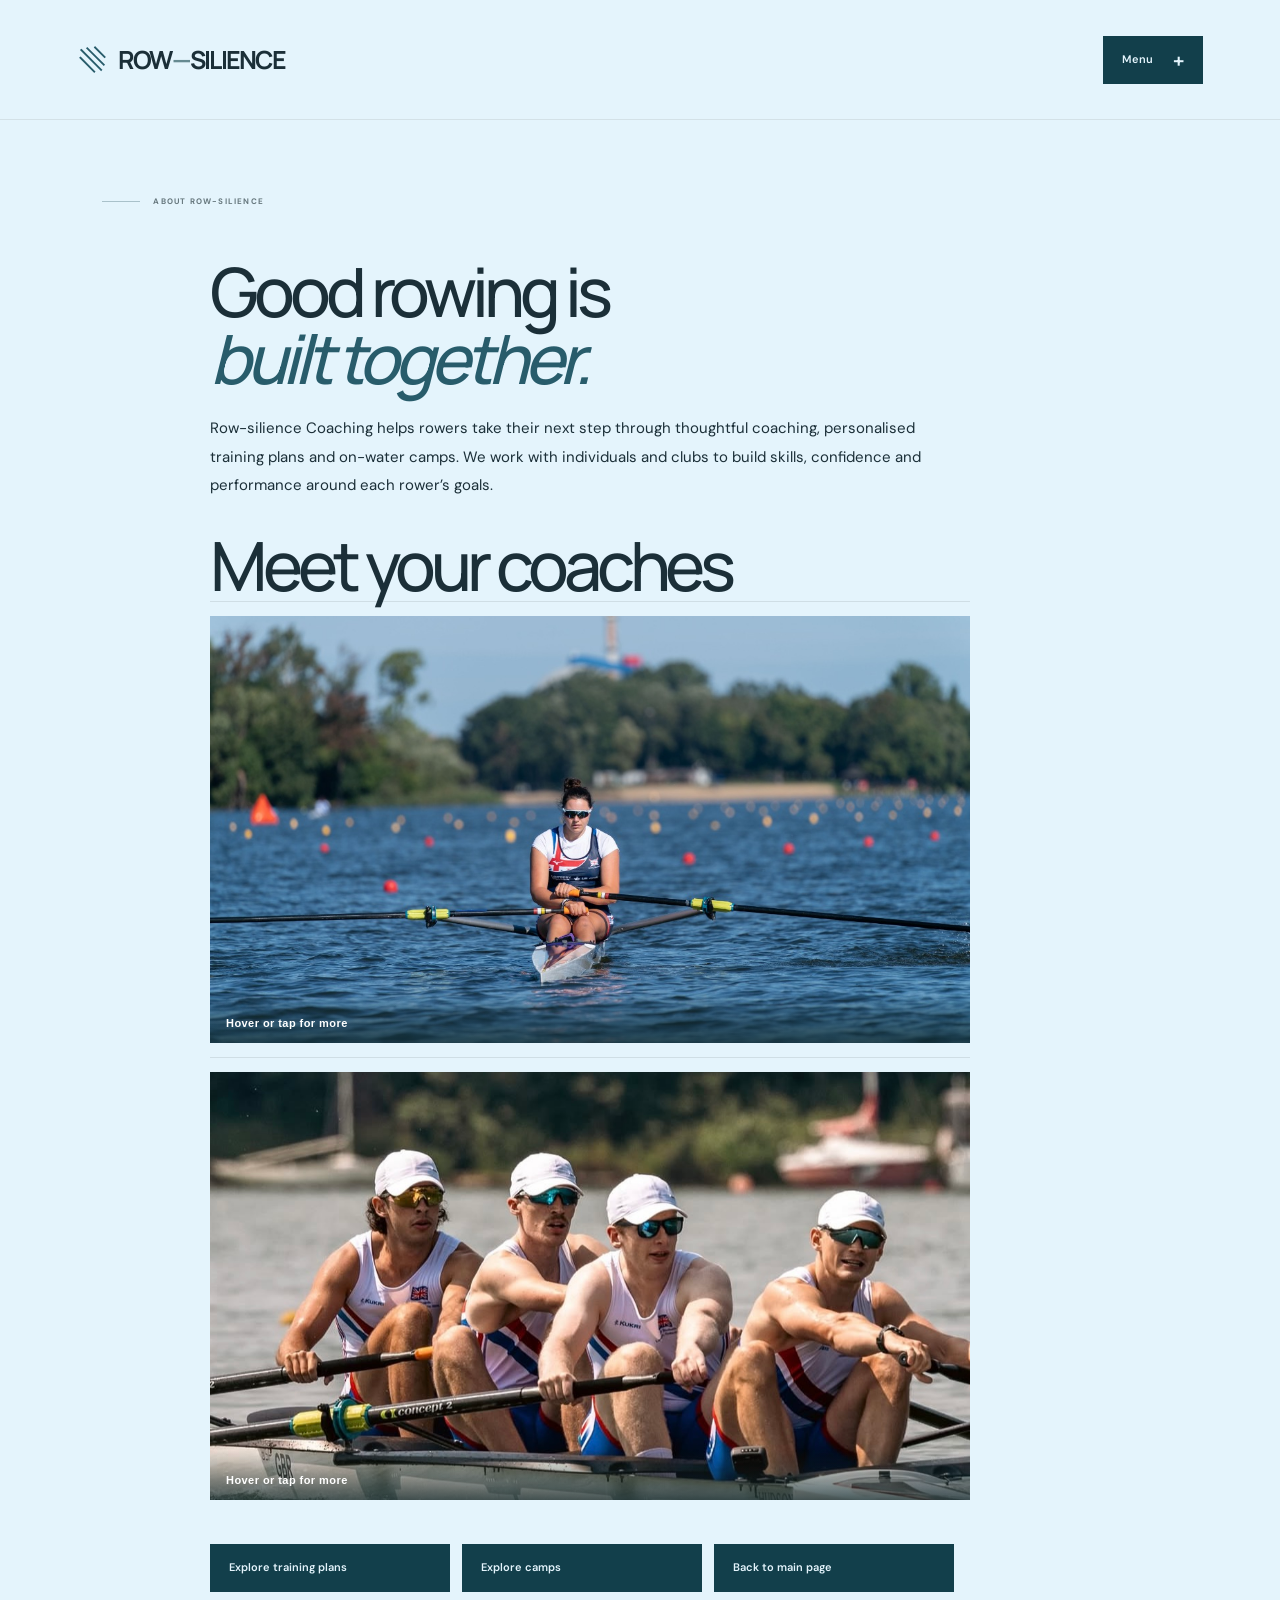
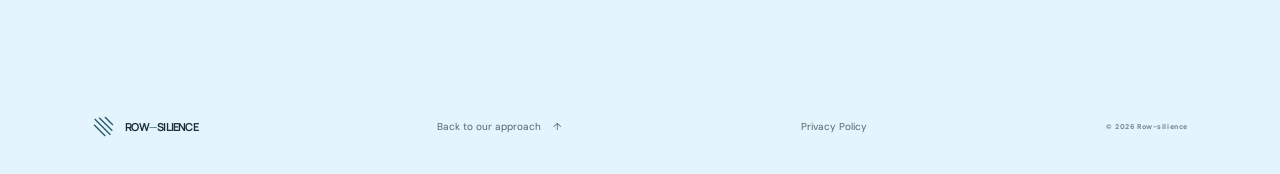
==== commit ce7f2f0d: "Add Row-silience privacy policy page Co-authored-by: Copilot <223556219+Copilot@users.noreply.github" ====
--- a/about-us.html
+++ b/about-us.html
@@ -9,7 +9,7 @@
   <link rel="preconnect" href="https://fonts.googleapis.com">
   <link rel="preconnect" href="https://fonts.gstatic.com" crossorigin>
   <link href="https://fonts.googleapis.com/css2?family=DM+Sans:wght@400;500;600;700&family=Manrope:wght@400;500;600;700;800&display=swap" rel="stylesheet">
-  <link rel="stylesheet" href="main.css?v=20261104-camp-layout">
+  <link rel="stylesheet" href="main.css?v=20261109-privacy-policy">
   <link rel="icon" href="favicon.ico" sizes="any">
 </head>
 <body class="about-page">
@@ -93,6 +93,7 @@
       <span>ROW<span class="wordmark-dash">—</span>SILIENCE</span>
     </a>
     <a class="back-to-top" href="index.html#approach">Back to our approach <span aria-hidden="true">↑</span></a>
+    <a class="privacy-policy-link" href="privacy-policy.html">Privacy Policy</a>
     <span class="copyright">© <span id="year"></span> Row-silience</span>
   </footer>
 
--- a/main.css
+++ b/main.css
@@ -610,6 +610,12 @@
   font-weight: 700;
 }
 
+.camp-card-actions {
+  display: flex;
+  flex-wrap: wrap;
+  gap: 12px;
+}
+
 .coaching-copy > .camp-price {
   color: var(--deep-green);
   font-size: 18px;
@@ -904,6 +910,16 @@
 
 .available-plan-link:hover {
   color: var(--forest);
+}
+
+.plan-status {
+  display: inline-block;
+  padding: 6px 10px;
+  background: #e4f4fc;
+  color: var(--deep-green);
+  font-size: 11px;
+  font-weight: 700;
+  white-space: nowrap;
 }
 
 .available-plans-table td:last-child {
@@ -1159,6 +1175,148 @@
   width: min(100%, 360px);
 }
 
+.home-page main {
+  padding-bottom: calc(84px + env(safe-area-inset-bottom));
+}
+
+.home-book-bar .button {
+  width: min(100%, 520px);
+  flex-direction: column;
+  justify-content: center;
+  gap: 4px;
+  text-align: center;
+}
+
+.home-book-bar {
+  align-items: center;
+}
+
+.home-book-bar .home-privacy-link {
+  position: absolute;
+  right: 5%;
+  bottom: calc(5px + env(safe-area-inset-bottom));
+  color: var(--deep-green);
+  font-size: 10px;
+  font-weight: 500;
+  text-underline-offset: .2em;
+  white-space: nowrap;
+}
+
+.home-book-bar .button span {
+  font-size: 11px;
+  font-weight: 400;
+}
+
+.camp-terms-page main {
+  padding-bottom: calc(116px + env(safe-area-inset-bottom));
+}
+
+.camp-terms-content {
+  width: min(900px, 84%);
+  margin: 0 auto;
+  padding: clamp(52px, 7vw, 88px) 0 40px;
+}
+
+.camp-terms-content h1 {
+  margin: 38px 0 16px;
+  color: var(--ink);
+  font: 500 clamp(42px, 6vw, 72px)/1.04 var(--display);
+  letter-spacing: -.075em;
+}
+
+.camp-terms-content h1 em {
+  color: var(--forest);
+  font-family: var(--serif);
+  font-weight: 400;
+}
+
+.camp-terms-content .terms-updated {
+  margin-bottom: 30px;
+  color: var(--muted);
+  font-size: 13px;
+}
+
+.camp-terms-content > p,
+.camp-terms-content section > p,
+.camp-terms-content li,
+.camp-terms-content address {
+  color: #435b63;
+  font-size: 15px;
+  line-height: 1.8;
+}
+
+.camp-terms-content a {
+  color: var(--deep-green);
+  text-decoration: underline;
+  text-underline-offset: .2em;
+}
+
+.camp-terms-content section {
+  margin-top: 34px;
+}
+
+.camp-terms-content section h2 {
+  margin-bottom: 14px;
+  color: var(--ink);
+  font: 600 22px/1.3 var(--display);
+  letter-spacing: -.04em;
+}
+
+.camp-terms-content section p {
+  margin-bottom: 11px;
+}
+
+.camp-terms-content ul {
+  display: grid;
+  gap: 8px;
+  margin: 10px 0 16px;
+  padding-left: 24px;
+}
+
+.camp-terms-content address {
+  font-style: normal;
+}
+
+.camp-terms-content .terms-final-note {
+  margin-top: 36px;
+  padding: 20px;
+  background: var(--paper);
+  color: var(--deep-green);
+  font-weight: 600;
+}
+
+.terms-agreement-bar form {
+  display: flex;
+  width: min(100%, 980px);
+  align-items: center;
+  justify-content: space-between;
+  gap: 20px;
+  margin: 0 auto;
+}
+
+.terms-agreement-bar label {
+  display: flex;
+  align-items: flex-start;
+  gap: 11px;
+  color: var(--ink);
+  font-size: 13px;
+  line-height: 1.5;
+}
+
+.terms-agreement-bar input {
+  flex: 0 0 auto;
+  width: 18px;
+  height: 18px;
+  margin: 1px 0 0;
+  accent-color: var(--deep-green);
+}
+
+.terms-agreement-bar .button {
+  flex: 0 0 auto;
+  width: auto;
+  min-width: 250px;
+}
+
 .coaching-copy > p {
   max-width: 415px;
   margin: 23px 0 29px;
@@ -1455,6 +1613,11 @@
   font-size: 10px;
 }
 
+.privacy-policy-link {
+  color: #52666b;
+  font-size: 10px;
+}
+
 .back-to-top span {
   margin-left: 9px;
 }
@@ -1543,11 +1706,23 @@
   .camp-details-section .coach-panel {
     max-width: 680px;
   }
+
+  .terms-agreement-bar form {
+    gap: 12px;
+  }
+
+  .terms-agreement-bar .button {
+    min-width: 220px;
+  }
 }
 
 @media (max-width: 680px) {
   html {
     scroll-padding-top: 70px;
+  }
+
+  .camp-terms-page main {
+    padding-bottom: calc(160px + env(safe-area-inset-bottom));
   }
 
   .site-header {
@@ -1746,6 +1921,45 @@
     font-size: clamp(42px, 12vw, 49px);
   }
 
+  .terms-agreement-bar {
+    padding-right: 5%;
+    padding-left: 5%;
+  }
+
+  .home-page main {
+    padding-bottom: calc(132px + env(safe-area-inset-bottom));
+  }
+
+  .home-book-bar {
+    flex-direction: column;
+    padding-top: 9px;
+    padding-bottom: calc(30px + env(safe-area-inset-bottom));
+  }
+
+  .home-book-bar .button {
+    min-height: 48px;
+  }
+
+  .home-book-bar .home-privacy-link {
+    font-size: 9px;
+  }
+
+  .terms-agreement-bar form {
+    flex-direction: column;
+    align-items: stretch;
+    gap: 10px;
+  }
+
+  .terms-agreement-bar label {
+    font-size: 12px;
+  }
+
+  .terms-agreement-bar .button {
+    width: 100%;
+    min-width: 0;
+    min-height: 46px;
+  }
+
   .coaching-copy h1 {
     font-size: clamp(40px, 12vw, 49px);
   }
@@ -1982,6 +2196,12 @@
   .back-to-top {
     grid-column: 2;
     grid-row: 1;
+    align-self: center;
+  }
+
+  .privacy-policy-link {
+    grid-column: 1;
+    grid-row: 2;
     align-self: center;
   }
 
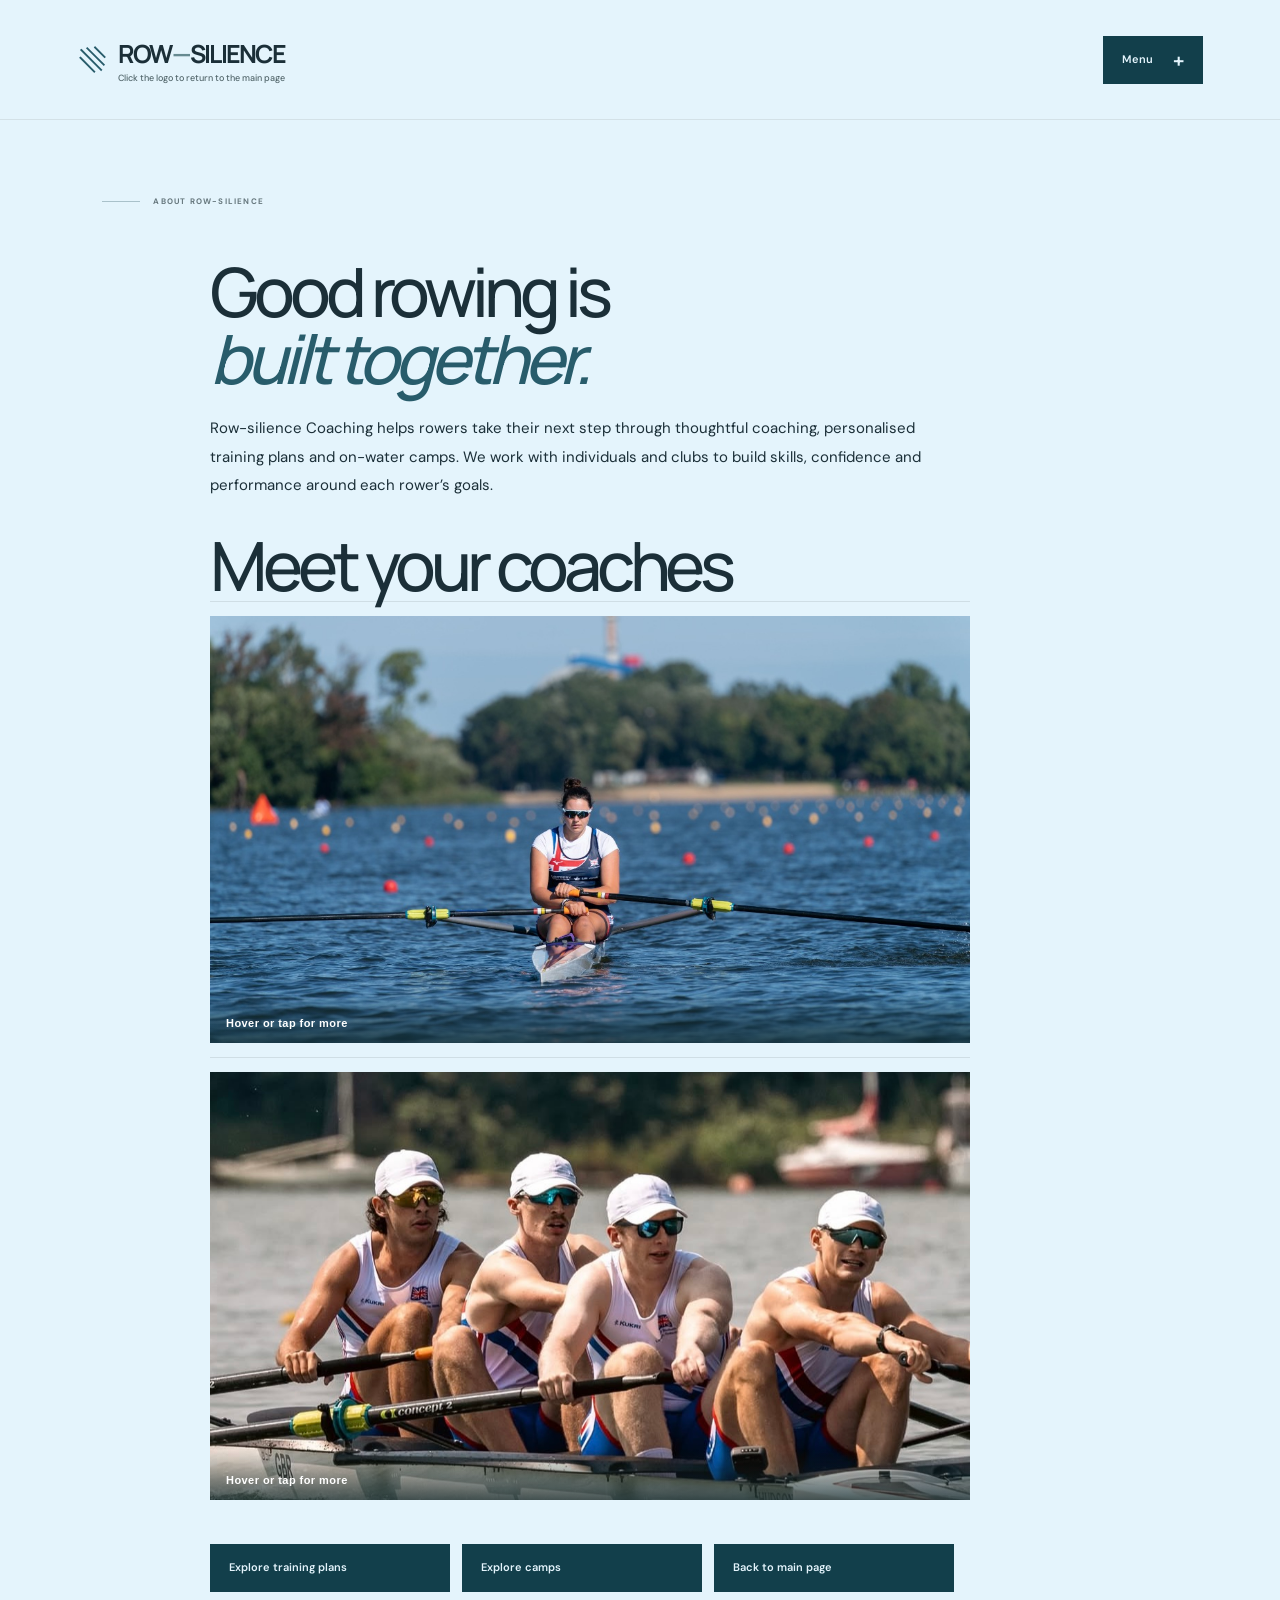
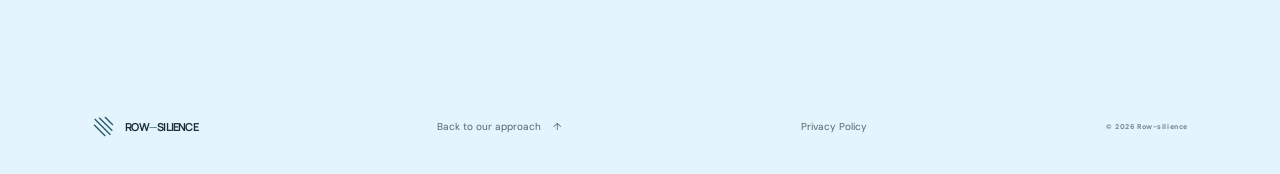
==== commit 369631ca: "Clarify logo link to homepage Co-authored-by: Copilot <223556219+Copilot@users.noreply.github.com>" ====
--- a/about-us.html
+++ b/about-us.html
@@ -9,7 +9,7 @@
   <link rel="preconnect" href="https://fonts.googleapis.com">
   <link rel="preconnect" href="https://fonts.gstatic.com" crossorigin>
   <link href="https://fonts.googleapis.com/css2?family=DM+Sans:wght@400;500;600;700&family=Manrope:wght@400;500;600;700;800&display=swap" rel="stylesheet">
-  <link rel="stylesheet" href="main.css?v=20261109-privacy-policy">
+  <link rel="stylesheet" href="main.css?v=20261109-home-logo-hint">
   <link rel="icon" href="favicon.ico" sizes="any">
 </head>
 <body class="about-page">
@@ -20,7 +20,10 @@
           <path d="M5 7 28 30M12 5l19 19M4 16l16 16M21 4l11 11" stroke="currentColor" stroke-width="2.2" stroke-linecap="square"/>
         </svg>
       </span>
-      <span>ROW<span class="wordmark-dash">—</span>SILIENCE</span>
+      <span class="wordmark-copy">
+        <span>ROW<span class="wordmark-dash">—</span>SILIENCE</span>
+        <span class="wordmark-hint">Click the logo to return to the main page</span>
+      </span>
     </a>
     <button class="menu-toggle" type="button" aria-expanded="false" aria-controls="primary-navigation">
       <span>Menu</span>
--- a/main.css
+++ b/main.css
@@ -77,6 +77,18 @@
   gap: 10px;
   font: 700 25px var(--display);
   letter-spacing: -.07em;
+}
+
+.wordmark-copy {
+  display: flex;
+  flex-direction: column;
+  gap: 2px;
+}
+
+.wordmark-hint {
+  color: #52666b;
+  font: 500 9px/1.2 var(--sans);
+  letter-spacing: 0;
 }
 
 .wordmark-mark {
@@ -579,11 +591,6 @@
   font-size: 7px;
 }
 
-.camp-card-top span:last-child {
-  color: var(--gold);
-  font-size: 13px;
-}
-
 .camp-card h3 {
   margin: 25px 0 12px;
   font: 500 clamp(25px, 3vw, 35px)/1.05 var(--display);
@@ -1191,15 +1198,23 @@
   align-items: center;
 }
 
+.home-book-bar .home-cookie-link,
 .home-book-bar .home-privacy-link {
   position: absolute;
-  right: 5%;
   bottom: calc(5px + env(safe-area-inset-bottom));
   color: var(--deep-green);
   font-size: 10px;
   font-weight: 500;
   text-underline-offset: .2em;
   white-space: nowrap;
+}
+
+.home-book-bar .home-cookie-link {
+  left: 5%;
+}
+
+.home-book-bar .home-privacy-link {
+  right: 5%;
 }
 
 .home-book-bar .button span {
@@ -1733,6 +1748,10 @@
     gap: 7px;
     font-size: clamp(16px, 5vw, 20px);
     white-space: nowrap;
+  }
+
+  .wordmark-hint {
+    font-size: 8px;
   }
 
   .site-header .wordmark-mark {
@@ -1940,6 +1959,7 @@
     min-height: 48px;
   }
 
+  .home-book-bar .home-cookie-link,
   .home-book-bar .home-privacy-link {
     font-size: 9px;
   }
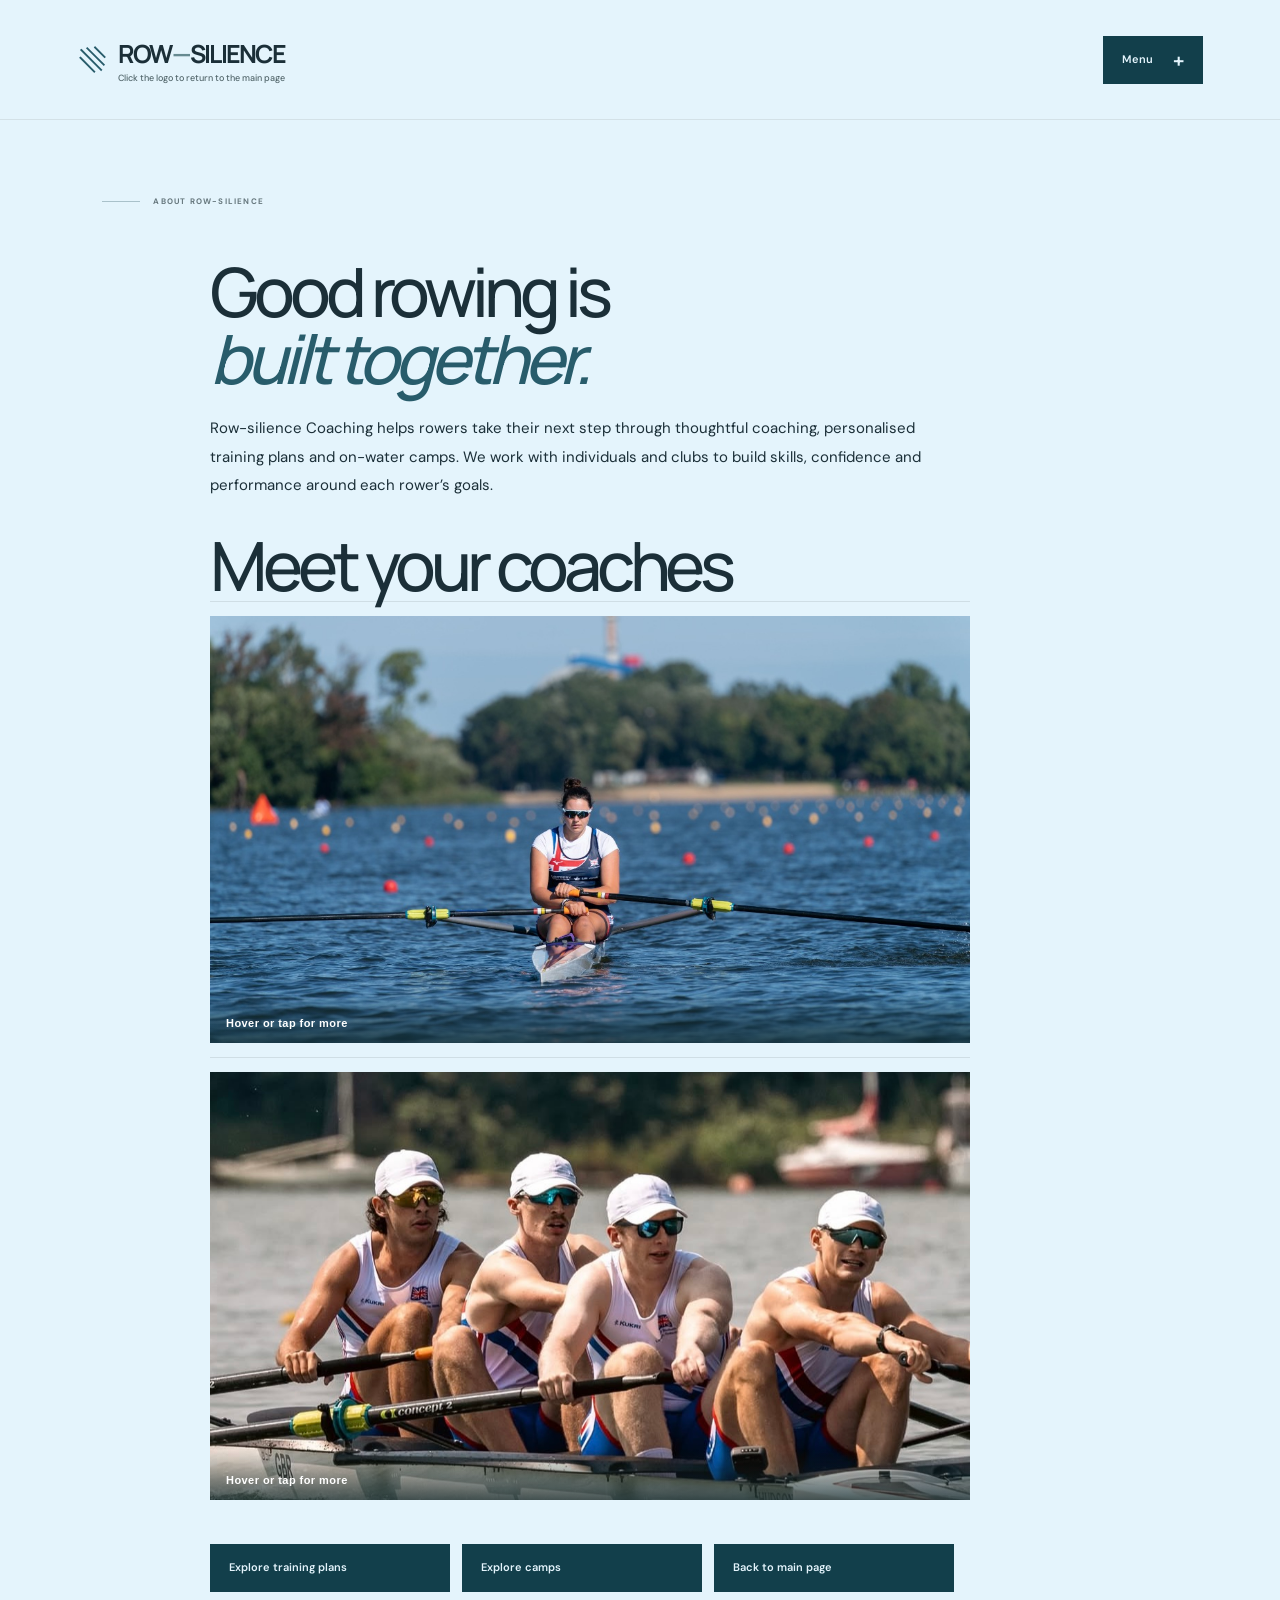
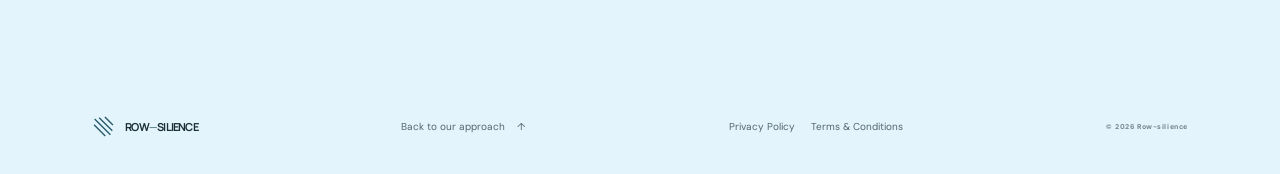
==== commit 0f623054: "Update website copy and legal pages" ====
--- a/about-us.html
+++ b/about-us.html
@@ -96,7 +96,10 @@
       <span>ROW<span class="wordmark-dash">—</span>SILIENCE</span>
     </a>
     <a class="back-to-top" href="index.html#approach">Back to our approach <span aria-hidden="true">↑</span></a>
-    <a class="privacy-policy-link" href="privacy-policy.html">Privacy Policy</a>
+    <div class="footer-links">
+      <a class="privacy-policy-link" href="privacy-policy.html">Privacy Policy</a>
+      <a class="website-terms-link" href="website-terms.html">Terms &amp; Conditions</a>
+    </div>
     <span class="copyright">© <span id="year"></span> Row-silience</span>
   </footer>
 
--- a/main.css
+++ b/main.css
@@ -1628,7 +1628,14 @@
   font-size: 10px;
 }
 
-.privacy-policy-link {
+.footer-links {
+  display: flex;
+  align-items: center;
+  gap: 16px;
+}
+
+.privacy-policy-link,
+.website-terms-link {
   color: #52666b;
   font-size: 10px;
 }
@@ -2219,10 +2226,16 @@
     align-self: center;
   }
 
-  .privacy-policy-link {
+  .footer-links,
+  .privacy-policy-link,
+  .website-terms-link {
     grid-column: 1;
     grid-row: 2;
     align-self: center;
+  }
+
+  .footer-links {
+    gap: 12px;
   }
 
   .copyright {
